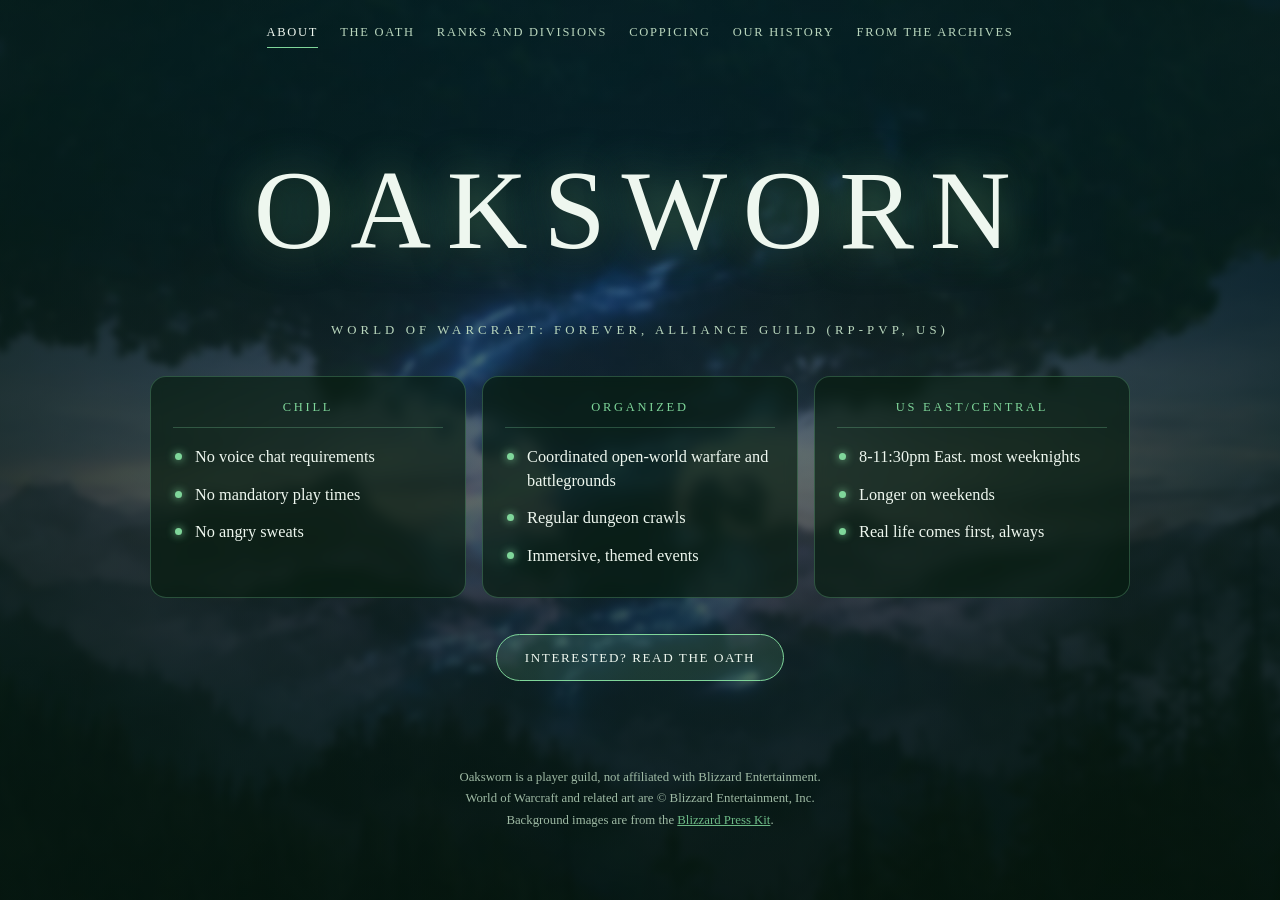
==== index.html @ 7ac7ef54 "Update favicon in index.htmlChange favicon from chestnut to tree" ====
<!DOCTYPE html>
<html lang="en">
<head>
<meta charset="utf-8">
<meta name="viewport" content="width=device-width, initial-scale=1">
<title>Oaksworn | Alliance guild, WoW Forever</title>
<meta name="description" content="Oaksworn is a chill, casual Alliance guild in World of Warcraft: Forever, built around open-world PvP. We usually play 8-11pm Eastern.">
<meta property="og:title" content="Oaksworn">
<meta property="og:image" content="bg.jpg">
<link rel="icon" href="data:image/svg+xml,%3Csvg xmlns='http://www.w3.org/2000/svg' viewBox='0 0 100 100'%3E%3Ctext y='.9em' font-size='90'%3E%F0%9F%8C%B3%3C/text%3E%3C/svg%3E">
<link rel="stylesheet" href="styles.css">
<style>
.pillars{display:grid;gap:16px;grid-template-columns:repeat(auto-fit,minmax(230px,1fr));width:100%;max-width:980px;margin:34px 0 36px}
.pillar{background:var(--card);border:1px solid var(--line);border-radius:16px;padding:20px 22px 22px;backdrop-filter:blur(6px);-webkit-backdrop-filter:blur(6px);text-align:center}
.pillar h3{margin:0 0 10px;padding-bottom:10px;border-bottom:1px solid var(--line);font-weight:400;font-size:.78rem;letter-spacing:.22em;text-transform:uppercase;color:var(--glow)}
.pillar ul{list-style:none;margin:0;padding:0;text-align:left}
.pillar li{position:relative;margin:0;padding:7px 0 7px 22px;font-size:1.02rem;line-height:1.45}
.pillar li::before{content:"";position:absolute;left:2px;top:15px;width:7px;height:7px;border-radius:50%;background:var(--glow);box-shadow:0 0 8px var(--glow)}
</style>
</head>
<body class="home">
<nav><a href="index.html" class=on>About</a><a href="oath.html">The Oath</a><a href="ranks.html">Ranks and Divisions</a><a href="coppicing.html">Coppicing</a><a href="history.html">Our History</a><a href="archives.html">From the Archives</a></nav>
<header class="hero">
<h1>Oaksworn</h1>
<p class="eyebrow" style="margin:18px 0 0"> World of Warcraft: Forever, Alliance Guild (RP-PvP, US)</p>
<div class="pillars">
<div class="pillar"><h3>Chill</h3>
<ul>
<li>No voice chat requirements</li>
<li>No mandatory play times</li>
<li>No angry sweats</li>
</ul></div>
<div class="pillar"><h3>Organized</h3>
<ul>
<li>Coordinated open-world warfare and battlegrounds</li>
<li>Regular dungeon crawls</li>
<li>Immersive, themed events</li>
</ul></div>
<div class="pillar"><h3>US East/Central</h3>
<ul>
<li>8-11:30pm East. most weeknights</li>
<li>Longer on weekends</li>
<li>Real life comes first, always</li>
</ul></div>
</div>
<a class="btn" href="oath.html">Interested? Read the Oath</a>
</header>
<main class="wrap">
</main>
<footer>
Oaksworn is a player guild, not affiliated with Blizzard Entertainment.<br>
World of Warcraft and related art are &copy; Blizzard Entertainment, Inc.<br>
Background images are from the <a href="https://blizzard.gamespress.com/WoW-Forever-Launch-Press-Kit">Blizzard Press Kit</a>.
</footer>
</body>
</html>
---- styles.css ----
:root {
    --ink: #eef7ef;
    --soft: #b9d6bd;
    --glow: #7fd69a;
    --card: rgba(7, 28, 16, 0.68);
    --line: rgba(130, 225, 165, 0.26);
  }
  * { box-sizing: border-box; }
  html { scroll-behavior: smooth; }
  body {
    margin: 0;
    color: var(--ink);
    font-family: Georgia, "Palatino Linotype", Palatino, "Book Antiqua", serif;
    line-height: 1.65;
    background: #06140b;
  }
  /* Slightly blurred full-page background image */
  body::before {
    content: "";
    position: fixed;
    inset: -20px;
    z-index: -2;
    background: radial-gradient(ellipse at 50% 0%, #17462a, #06140b 70%);
    filter: blur(3px) saturate(1.05);
  }
  /* Dark wash so text stays readable */
  body::after {
    content: "";
    position: fixed;
    inset: 0;
    z-index: -1;
    background:
      radial-gradient(ellipse at 50% 35%, rgba(6,30,14,0.15), rgba(5,24,12,0.55) 75%),
      linear-gradient(to bottom, rgba(10,60,28,0.30), rgba(5,24,12,0.62));
  }
  .wrap { max-width: 920px; margin: 0 auto; padding: 0 22px; }

  header.hero {
    min-height: 70vh;
    display: flex;
    flex-direction: column;
    justify-content: center;
    align-items: center;
    text-align: center;
    padding: 70px 22px 40px;
  }
  .eyebrow {
    letter-spacing: 0.32em;
    text-transform: uppercase;
    font-size: 0.8rem;
    color: var(--soft);
    margin: 0 0 14px;
  }
  h1 {
    font-size: clamp(3rem, 12vw, 7rem);
    letter-spacing: 0.14em;
    text-transform: uppercase;
    margin: 0;
    font-weight: 400;
    text-shadow: 0 0 40px rgba(127,214,154,0.55), 0 2px 24px rgba(0,0,0,0.6);
  }
  .tagline {
    font-style: italic;
    font-size: clamp(1.05rem, 2.6vw, 1.4rem);
    color: var(--soft);
    margin: 14px 0 34px;
    text-shadow: 0 2px 14px rgba(0,0,0,0.7);
  }
  .btn {
    display: inline-block;
    padding: 12px 28px;
    border: 1px solid var(--glow);
    border-radius: 999px;
    color: var(--ink);
    text-decoration: none;
    letter-spacing: 0.12em;
    text-transform: uppercase;
    font-size: 0.82rem;
    background: rgba(127,214,154,0.14);
    transition: background .2s, box-shadow .2s;
  }
  .btn:hover { background: rgba(127,214,154,0.30); box-shadow: 0 0 24px rgba(127,214,154,0.4); }

  section { padding: 34px 0; }
  .card {
    background: var(--card);
    border: 1px solid var(--line);
    border-radius: 16px;
    padding: 28px 30px;
    backdrop-filter: blur(6px);
    -webkit-backdrop-filter: blur(6px);
  }
  h2 {
    font-weight: 400;
    letter-spacing: 0.16em;
    text-transform: uppercase;
    font-size: 1.15rem;
    margin: 0 0 14px;
    color: var(--glow);
  }
  p { margin: 0 0 12px; }
  ul { margin: 0; padding-left: 20px; }
  li { margin: 6px 0; }
  .grid { display: grid; gap: 18px; grid-template-columns: repeat(auto-fit, minmax(260px, 1fr)); }
  .rank { display: flex; justify-content: space-between; gap: 16px; padding: 9px 0; border-bottom: 1px solid var(--line); }
  .rank:last-child { border-bottom: 0; }
  .rank b { font-weight: 400; letter-spacing: 0.05em; }
  .rank span { color: var(--soft); font-size: 0.95rem; text-align: right; }
  .pill {
    display: inline-block; margin: 4px 6px 0 0; padding: 3px 12px;
    border: 1px solid var(--line); border-radius: 999px;
    font-size: 0.82rem; color: var(--soft);
  }
  footer {
    text-align: center; color: var(--soft); font-size: 0.8rem;
    padding: 46px 22px 40px; opacity: 0.85;
  }
  @media (max-width: 560px) {
    .card { padding: 22px 20px; }
    .rank { flex-direction: column; gap: 0; }
    .rank span { text-align: left; }
  }

  nav { display:flex; flex-wrap:wrap; justify-content:center; gap:8px 22px; padding:18px 22px 0; }
  nav a { color:var(--soft); text-decoration:none; letter-spacing:0.14em; text-transform:uppercase; font-size:0.78rem; padding:4px 0; border-bottom:1px solid transparent; }
  nav a:hover, nav a.on { color:var(--ink); border-bottom-color:var(--glow); }
  header.hero.small { min-height:34vh; padding:40px 22px 20px; }
  header.hero.small h1 { font-size: clamp(2.4rem, 8vw, 4.5rem); }
  ol.rules { margin:0; padding-left:24px; }
  ol.rules > li { margin:14px 0; font-weight:700; }
  ol.rules ul { font-weight:400; color:var(--soft); margin-top:4px; }
  .tier { margin: 0 0 22px; }
  .tier-label { letter-spacing:0.2em; text-transform:uppercase; font-size:0.75rem; color:var(--soft); margin:0 0 8px; }
  .tier .card { text-align:center; }
  .note { font-style:italic; color:var(--soft); }
  .welcome { border-color: var(--glow); text-align:center; }
  .welcome p { margin:0; font-size:1.1rem; }

  body.home::before { background: url("bg.jpg") center / cover no-repeat; }


/* page backgrounds (images from the Blizzard WoW Forever press kit) */
body.bg-oath::before{background:url("bg-oath.jpg") center / cover no-repeat;filter:blur(4px) saturate(1.05)}
body.bg-coppicing::before{background:url("bg-coppicing.jpg") center / cover no-repeat;filter:blur(4px) saturate(1.05)}
body.bg-ranks::before{background:url("bg-ranks.jpg") center / cover no-repeat;filter:blur(4px) saturate(1.05)}
footer a{color:var(--glow)}

/* dictionary entry */
.dict-word{font-size:2.2rem;letter-spacing:.04em;margin:0;line-height:1.1}
.dict-pron{color:var(--soft);margin:4px 0 14px;font-size:1rem}
.dict-pron span:first-child{font-family:"Lucida Sans Unicode","DejaVu Sans",sans-serif}
.dict-pron i{margin-left:10px}
.dict-defs{margin:0 0 14px;padding-left:24px}
.dict-defs li{margin:8px 0}
.dict-tag{font-size:.7rem;letter-spacing:.14em;text-transform:uppercase;color:var(--glow);border:1px solid var(--line);border-radius:999px;padding:1px 9px;margin-right:6px}
.dict-src{font-size:.8rem;color:var(--soft);border-top:1px solid var(--line);padding-top:10px;margin:0}
.dict-src a{color:var(--glow)}

/* archives gallery */
.gallery{display:grid;gap:16px;grid-template-columns:repeat(auto-fill,minmax(240px,1fr))}
.gallery figure{margin:0}
.gallery img{width:100%;border-radius:10px;border:1px solid var(--line);display:block}
.gallery figcaption{font-size:.8rem;color:var(--soft);margin-top:6px}

body.bg-history::before{background:url("bg-history.jpg") center / cover no-repeat;filter:blur(4px) saturate(1.05)}
body.bg-archives::before{background:url("bg-archives.jpg") center / cover no-repeat;filter:blur(4px) saturate(1.05)}
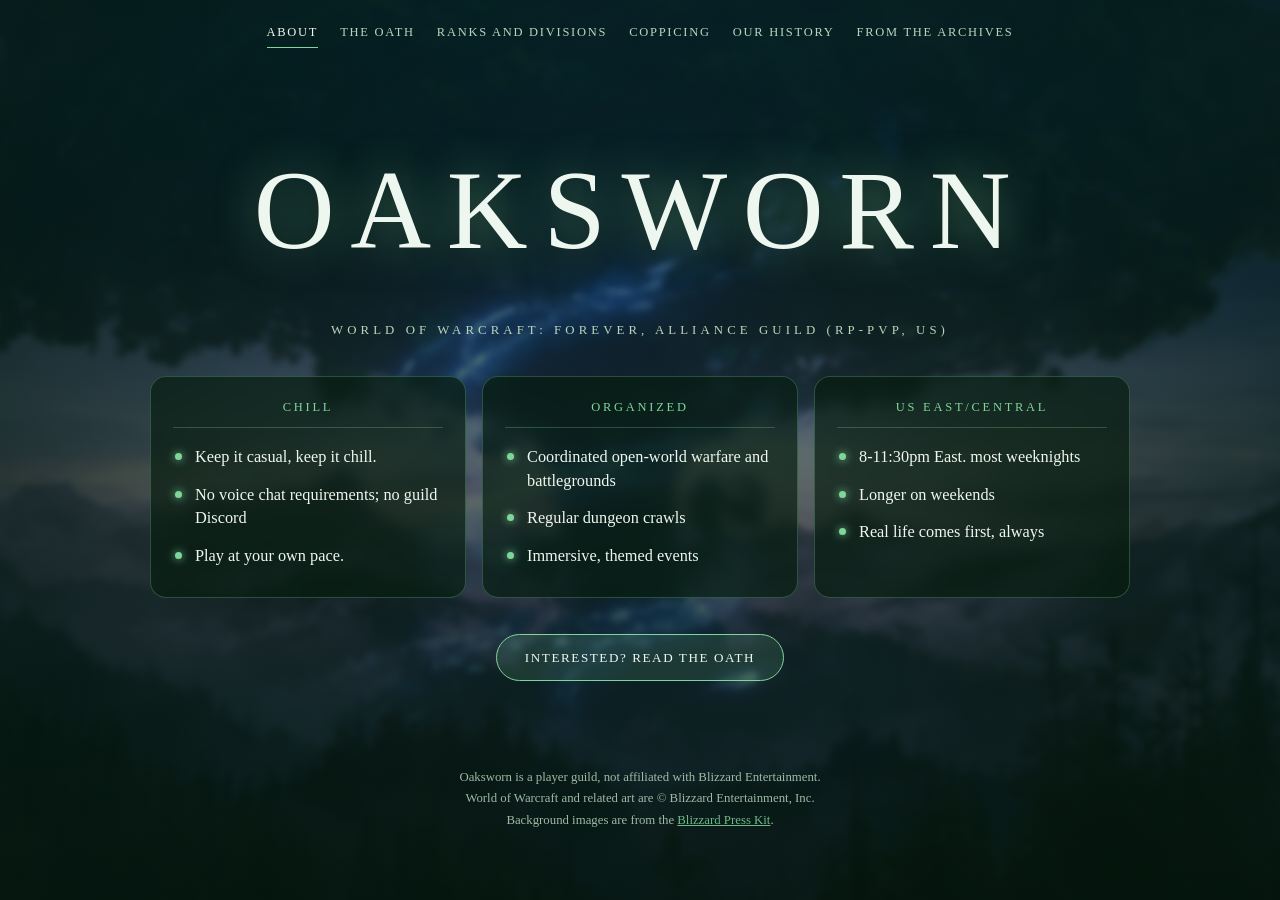
==== commit 3bd141a4: "Update guild requirements in index.html Added additional guidelines for guild participation." ====
--- a/index.html
+++ b/index.html
@@ -26,9 +26,9 @@
 <div class="pillars">
 <div class="pillar"><h3>Chill</h3>
 <ul>
-<li>No voice chat requirements</li>
-<li>No mandatory play times</li>
-<li>No angry sweats</li>
+<li>Keep it casual, keep it chill.</li>
+<li>No voice chat requirements; no guild Discord</li>
+<li>Play at your own pace.</li>
 </ul></div>
 <div class="pillar"><h3>Organized</h3>
 <ul>
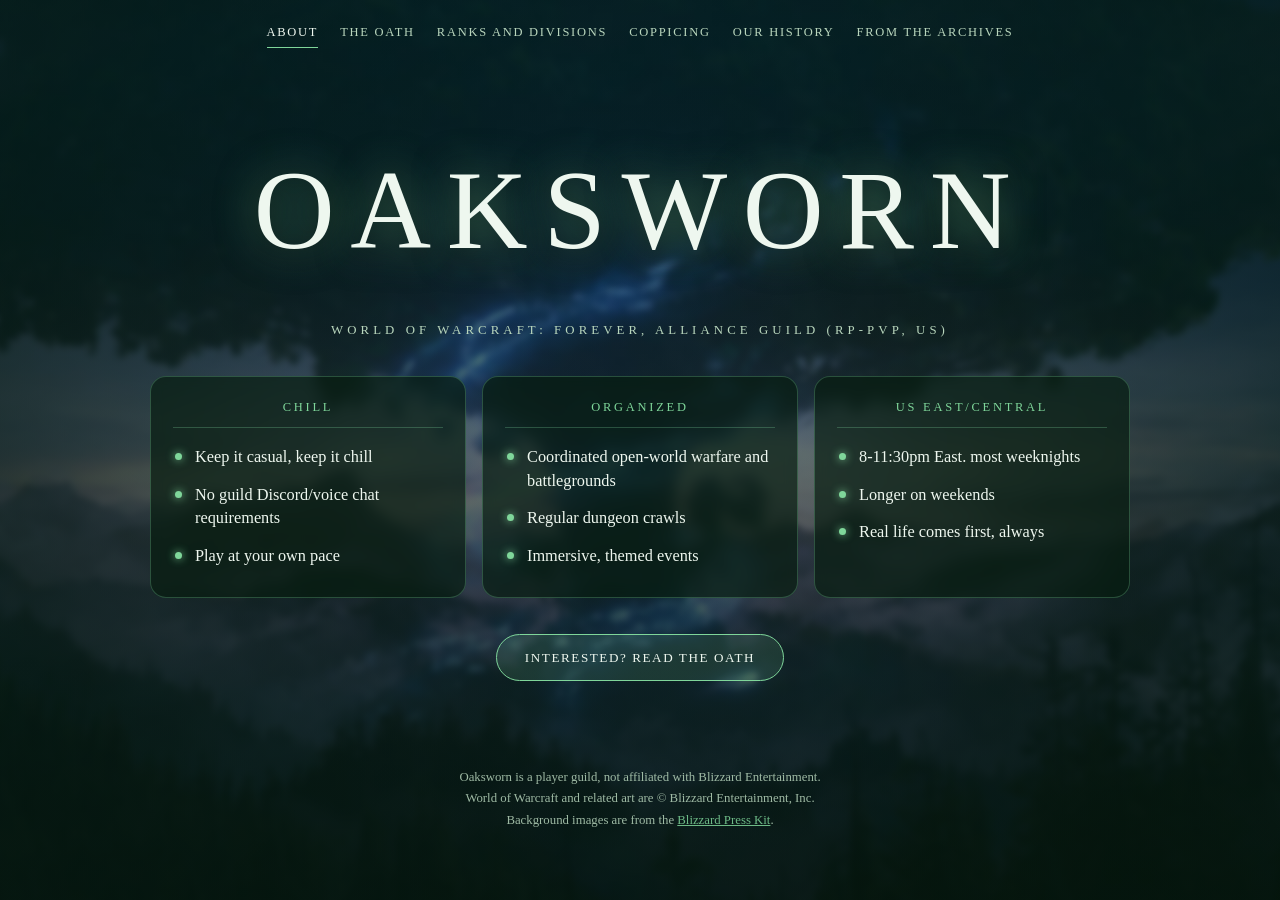
==== commit 685f91ab: "Refactor list items in index.html Removed redundant list items and improved formatting." ====
--- a/index.html
+++ b/index.html
@@ -26,9 +26,9 @@
 <div class="pillars">
 <div class="pillar"><h3>Chill</h3>
 <ul>
-<li>Keep it casual, keep it chill.</li>
-<li>No voice chat requirements; no guild Discord</li>
-<li>Play at your own pace.</li>
+<li>Keep it casual, keep it chill</li>
+<li>No guild Discord/voice chat requirements</li>
+<li>Play at your own pace</li>
 </ul></div>
 <div class="pillar"><h3>Organized</h3>
 <ul>
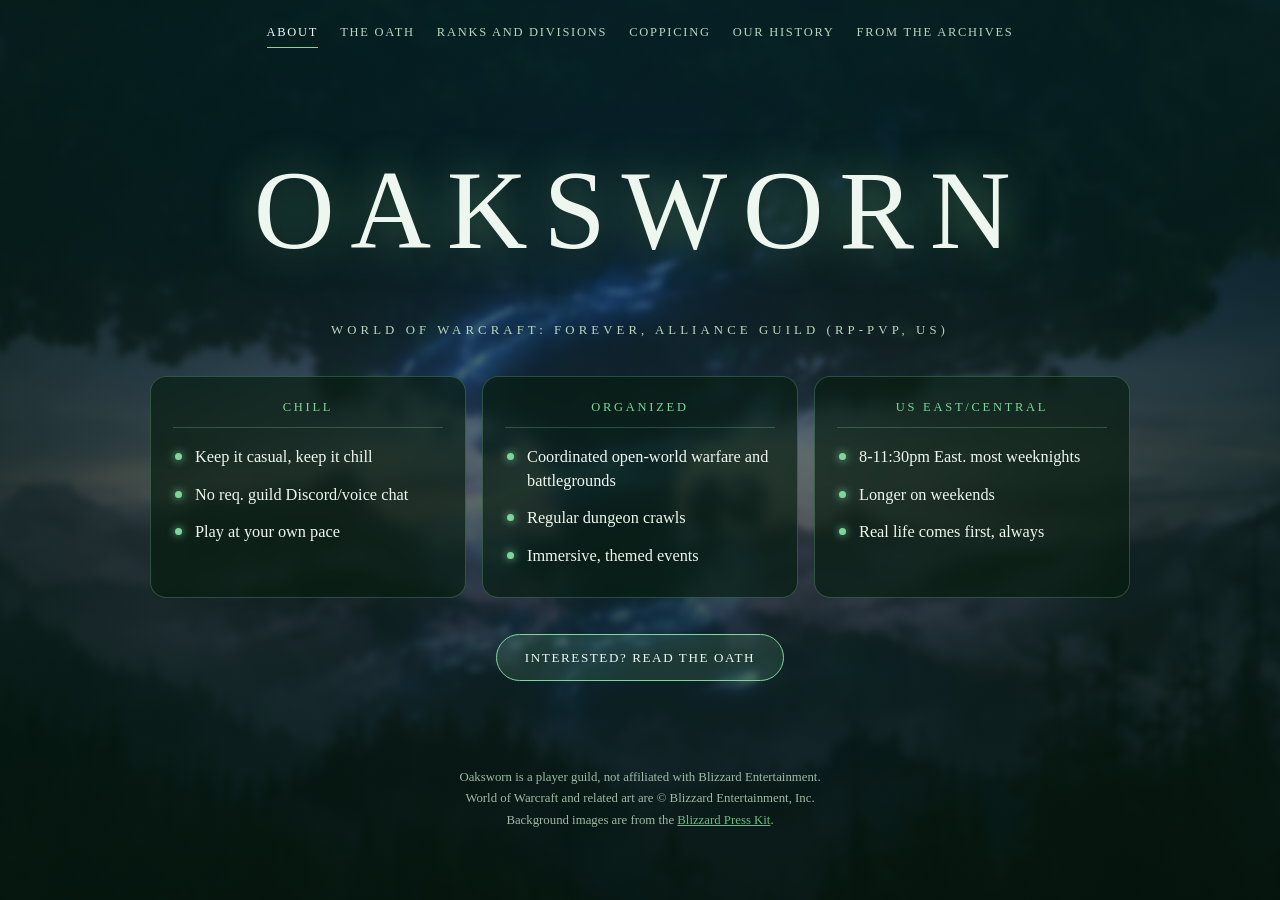
==== commit 8b8c49fa: "Simplify Discord/voice chat requirement wording" ====
--- a/index.html
+++ b/index.html
@@ -27,7 +27,7 @@
 <div class="pillar"><h3>Chill</h3>
 <ul>
 <li>Keep it casual, keep it chill</li>
-<li>No guild Discord/voice chat requirements</li>
+<li>No req. guild Discord/voice chat</li>
 <li>Play at your own pace</li>
 </ul></div>
 <div class="pillar"><h3>Organized</h3>
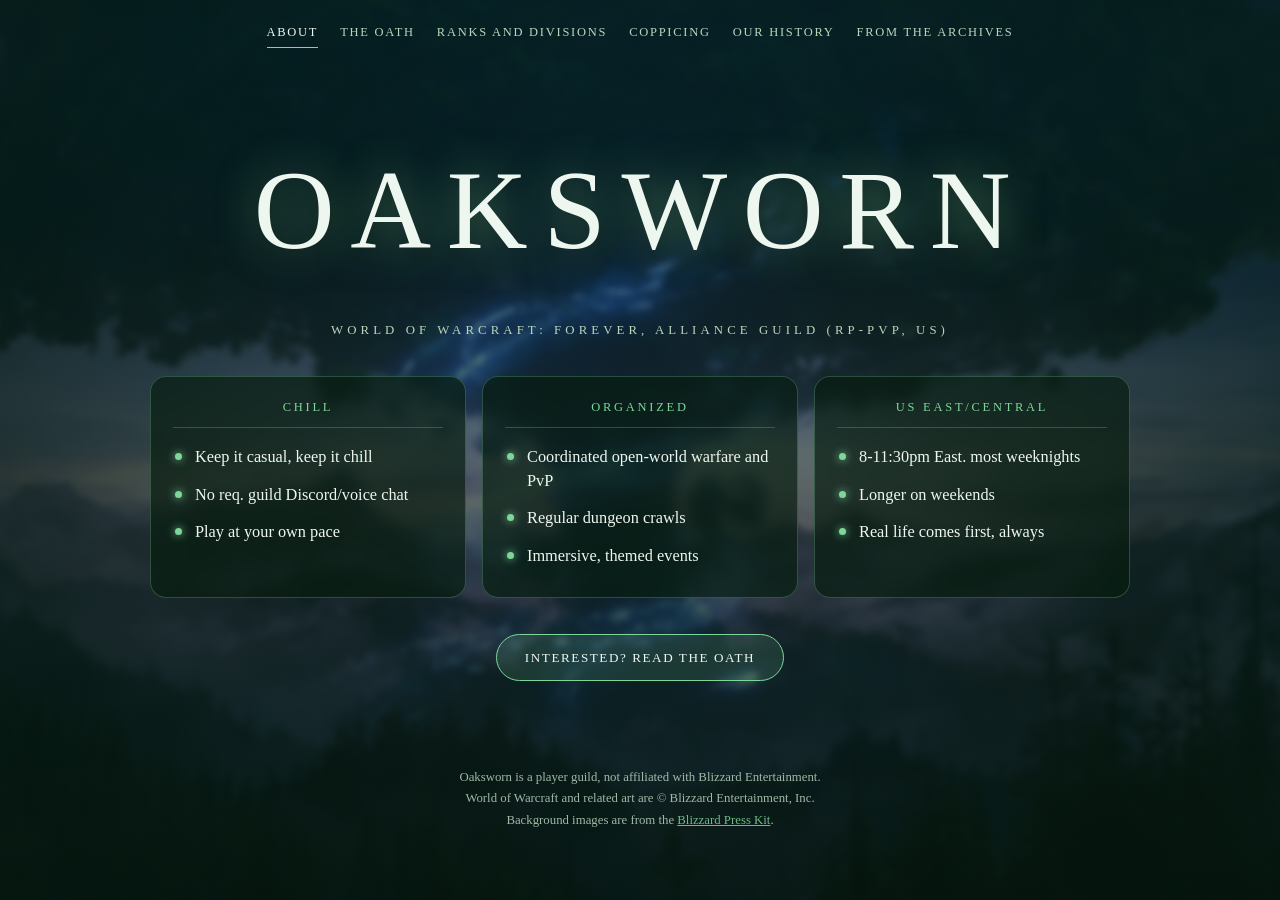
==== commit 4d7ca5bb: "Update description of warfare to include PvP" ====
--- a/index.html
+++ b/index.html
@@ -32,7 +32,7 @@
 </ul></div>
 <div class="pillar"><h3>Organized</h3>
 <ul>
-<li>Coordinated open-world warfare and battlegrounds</li>
+<li>Coordinated open-world warfare and PvP</li>
 <li>Regular dungeon crawls</li>
 <li>Immersive, themed events</li>
 </ul></div>
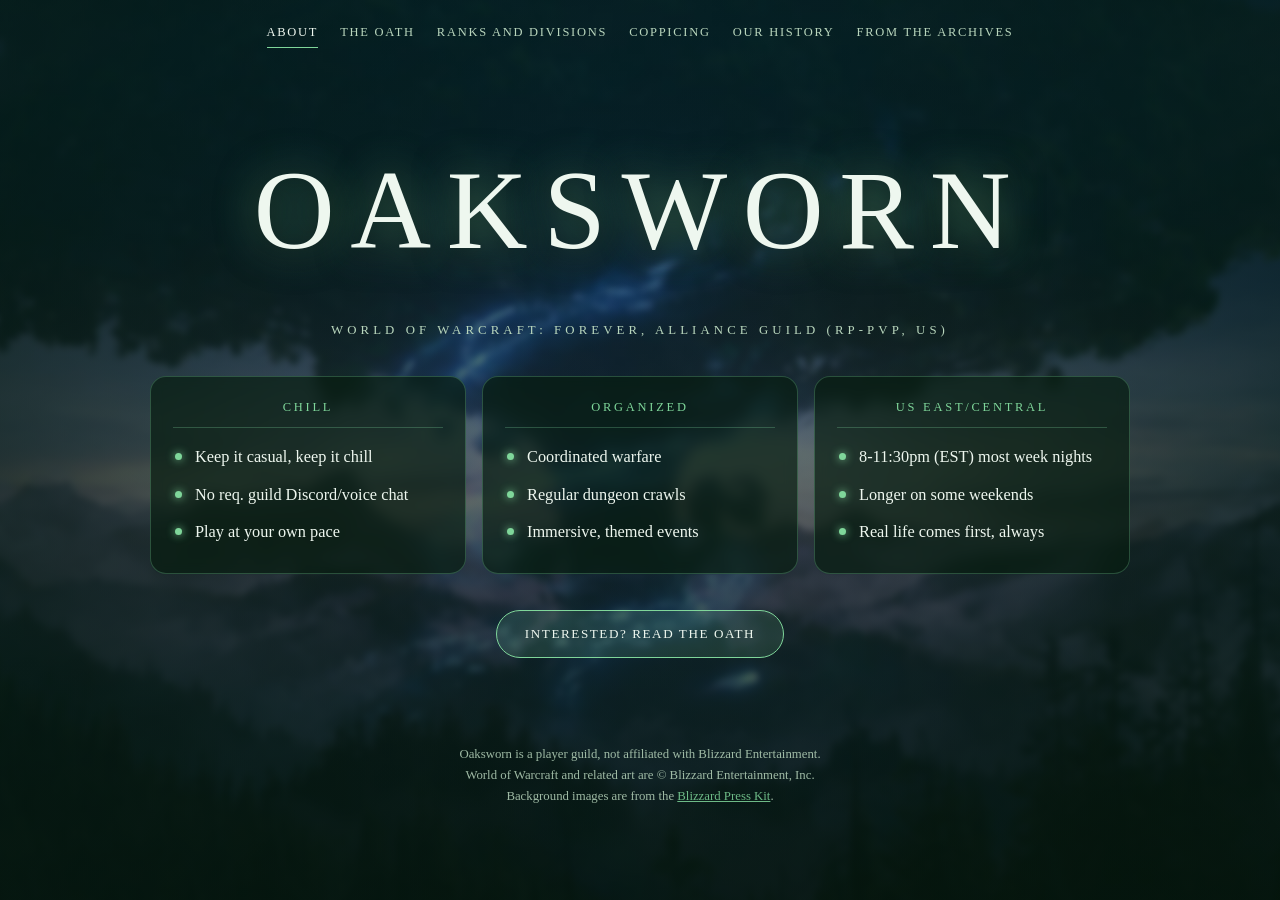
==== commit 44ace3c5: "Update bullet points for clarity and consistency" ====
--- a/index.html
+++ b/index.html
@@ -32,14 +32,14 @@
 </ul></div>
 <div class="pillar"><h3>Organized</h3>
 <ul>
-<li>Coordinated open-world warfare and PvP</li>
+<li>Coordinated warfare</li>
 <li>Regular dungeon crawls</li>
 <li>Immersive, themed events</li>
 </ul></div>
 <div class="pillar"><h3>US East/Central</h3>
 <ul>
-<li>8-11:30pm East. most weeknights</li>
-<li>Longer on weekends</li>
+<li>8-11:30pm (EST) most week nights</li>
+<li>Longer on some weekends</li>
 <li>Real life comes first, always</li>
 </ul></div>
 </div>
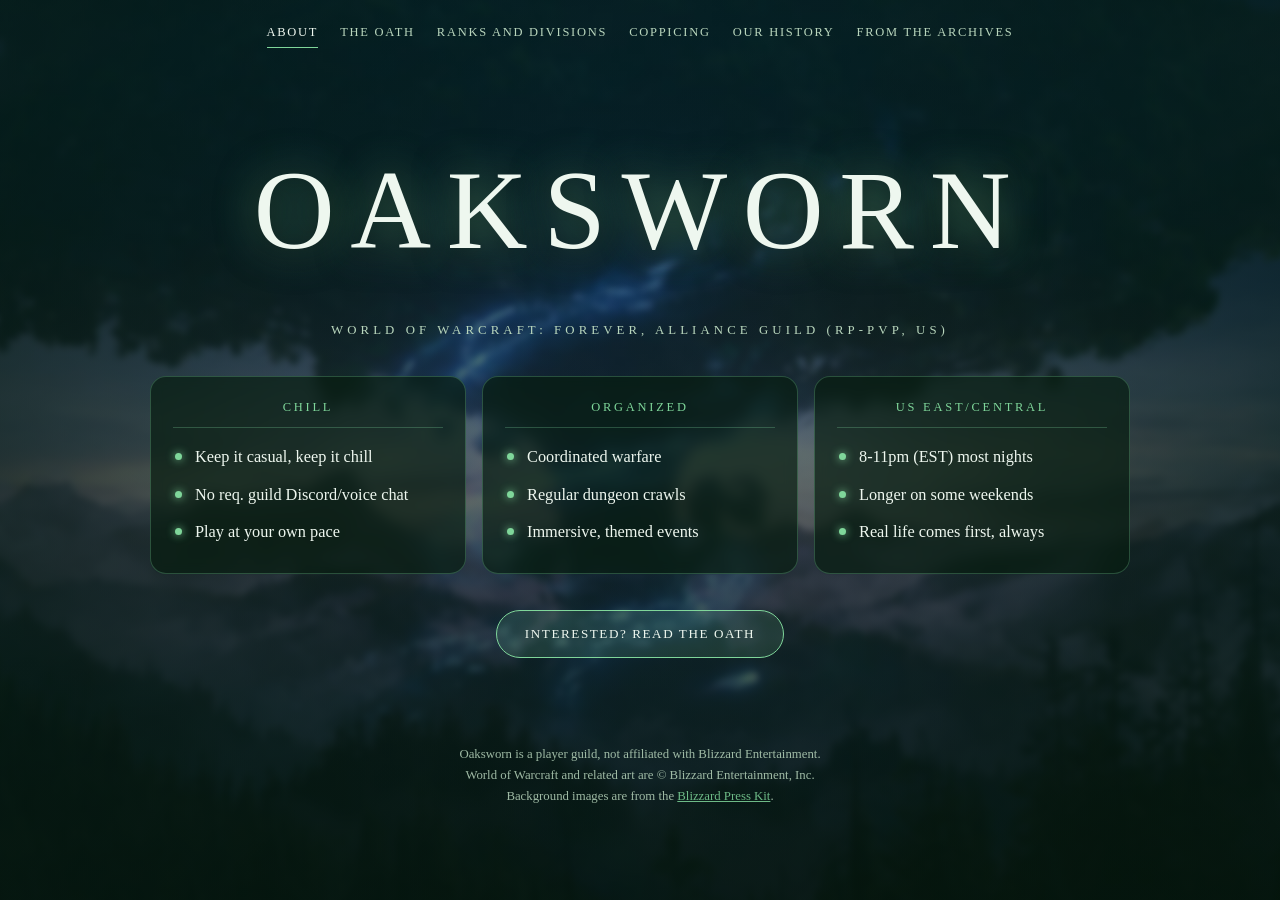
==== commit e3bf33a8: "Update operating hours for US East/Central" ====
--- a/index.html
+++ b/index.html
@@ -38,7 +38,7 @@
 </ul></div>
 <div class="pillar"><h3>US East/Central</h3>
 <ul>
-<li>8-11:30pm (EST) most week nights</li>
+<li>8-11pm (EST) most nights</li>
 <li>Longer on some weekends</li>
 <li>Real life comes first, always</li>
 </ul></div>
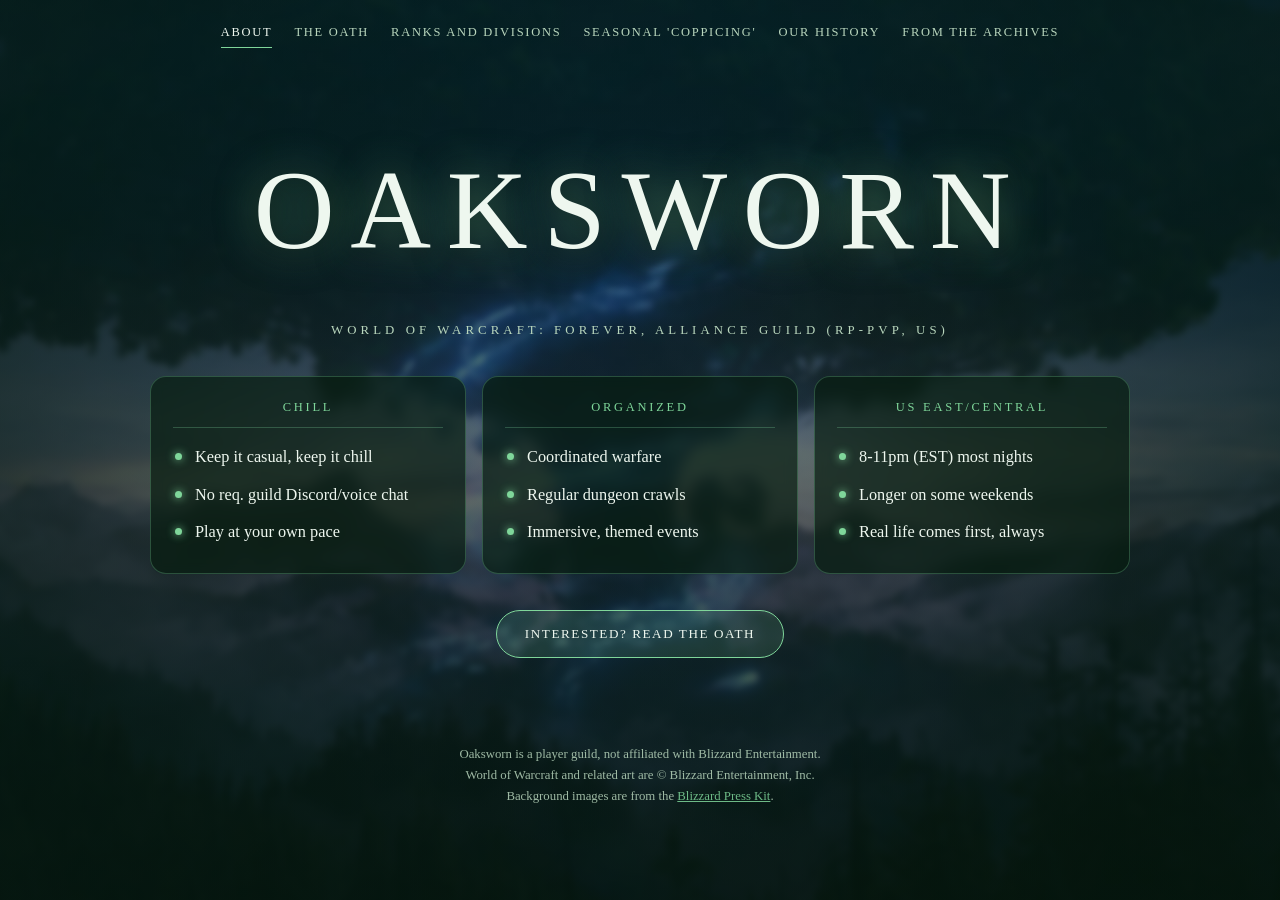
==== commit 8f97d3f9: "Update navigation link text for Coppicing section" ====
--- a/index.html
+++ b/index.html
@@ -19,7 +19,7 @@
 </style>
 </head>
 <body class="home">
-<nav><a href="index.html" class=on>About</a><a href="oath.html">The Oath</a><a href="ranks.html">Ranks and Divisions</a><a href="coppicing.html">Coppicing</a><a href="history.html">Our History</a><a href="archives.html">From the Archives</a></nav>
+<nav><a href="index.html" class=on>About</a><a href="oath.html">The Oath</a><a href="ranks.html">Ranks and Divisions</a><a href="coppicing.html">Seasonal 'Coppicing'</a><a href="history.html">Our History</a><a href="archives.html">From the Archives</a></nav>
 <header class="hero">
 <h1>Oaksworn</h1>
 <p class="eyebrow" style="margin:18px 0 0"> World of Warcraft: Forever, Alliance Guild (RP-PvP, US)</p>
--- a/styles.css
+++ b/styles.css
@@ -165,3 +165,5 @@
 
 body.bg-history::before{background:url("bg-history.jpg") center / cover no-repeat;filter:blur(4px) saturate(1.05)}
 body.bg-archives::before{background:url("bg-archives.jpg") center / cover no-repeat;filter:blur(4px) saturate(1.05)}
+main a, main a:visited { color:#a8f0bf; text-decoration:underline; text-decoration-color:rgba(127,214,154,0.55); text-underline-offset:3px; transition:color .15s, text-shadow .15s; }
+main a:hover { color:#e6fff0; text-decoration-color:var(--glow); text-shadow:0 0 8px rgba(127,214,154,0.6); }
